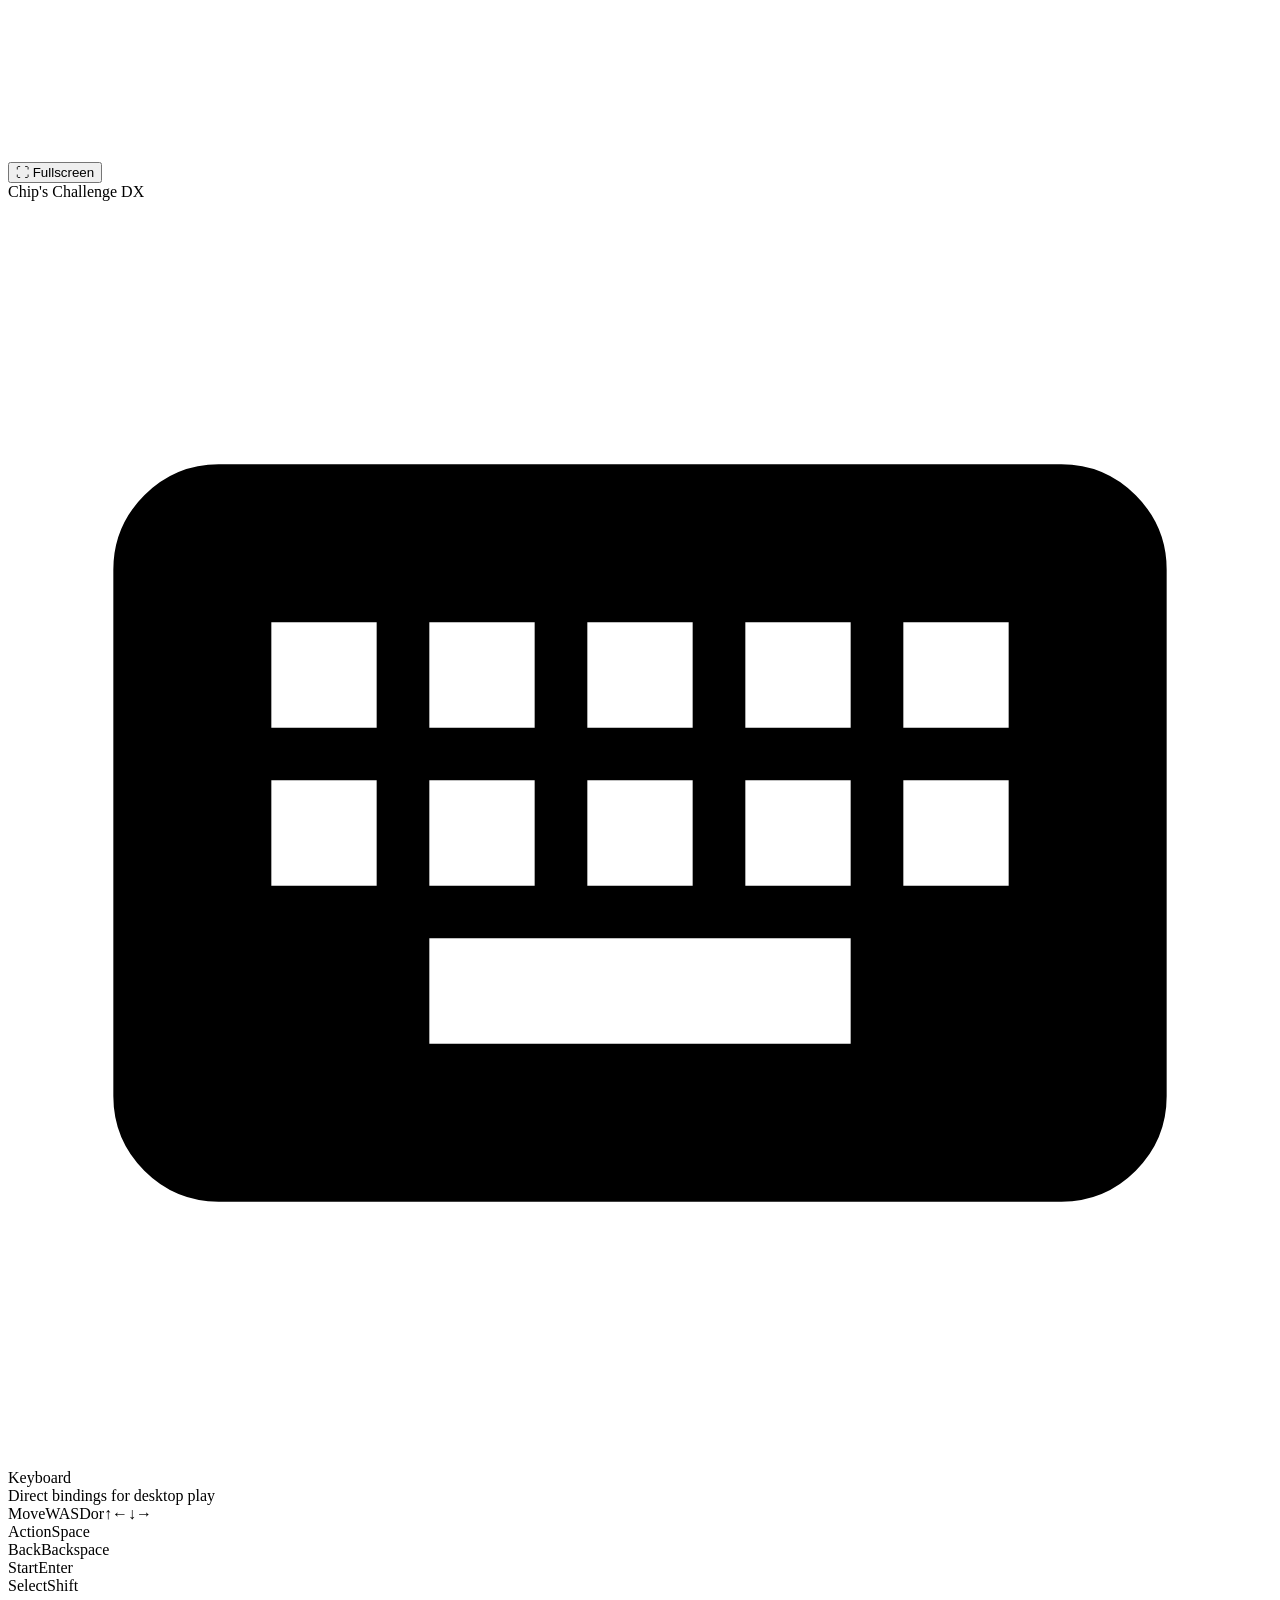
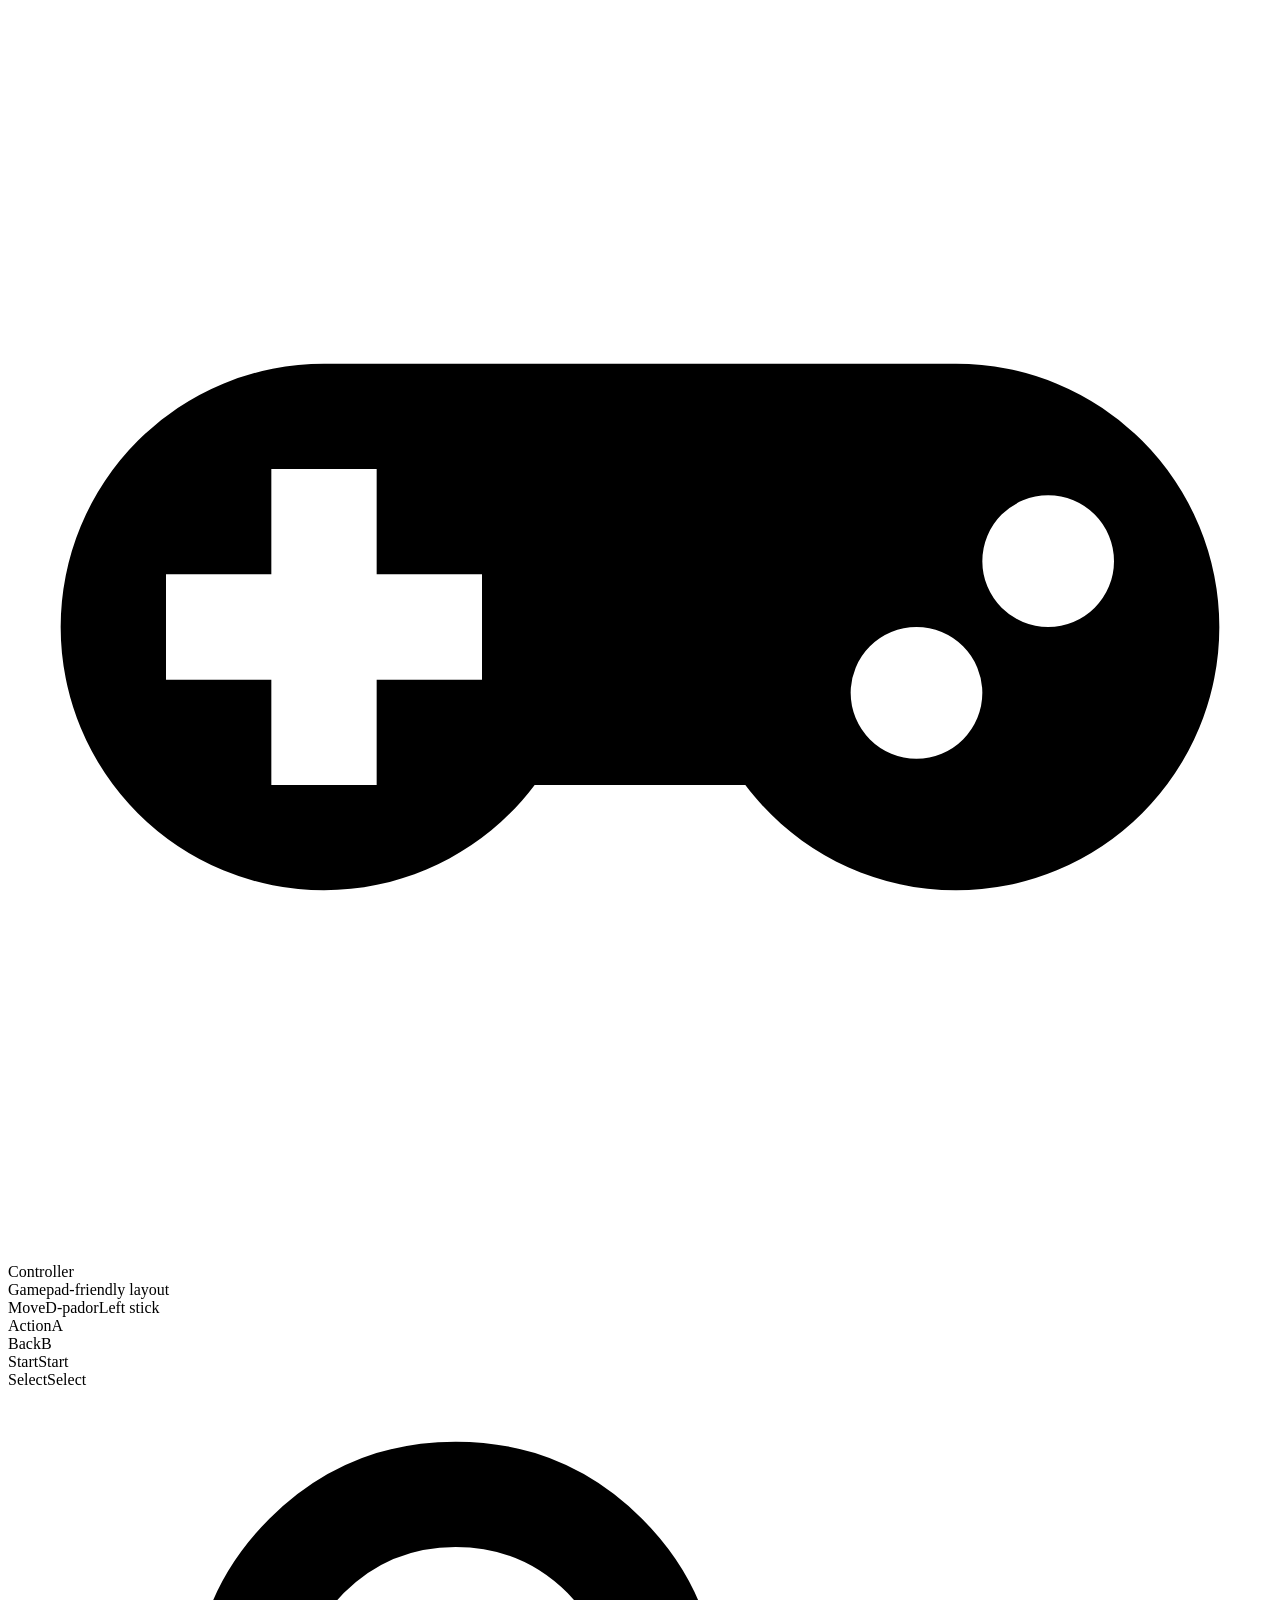
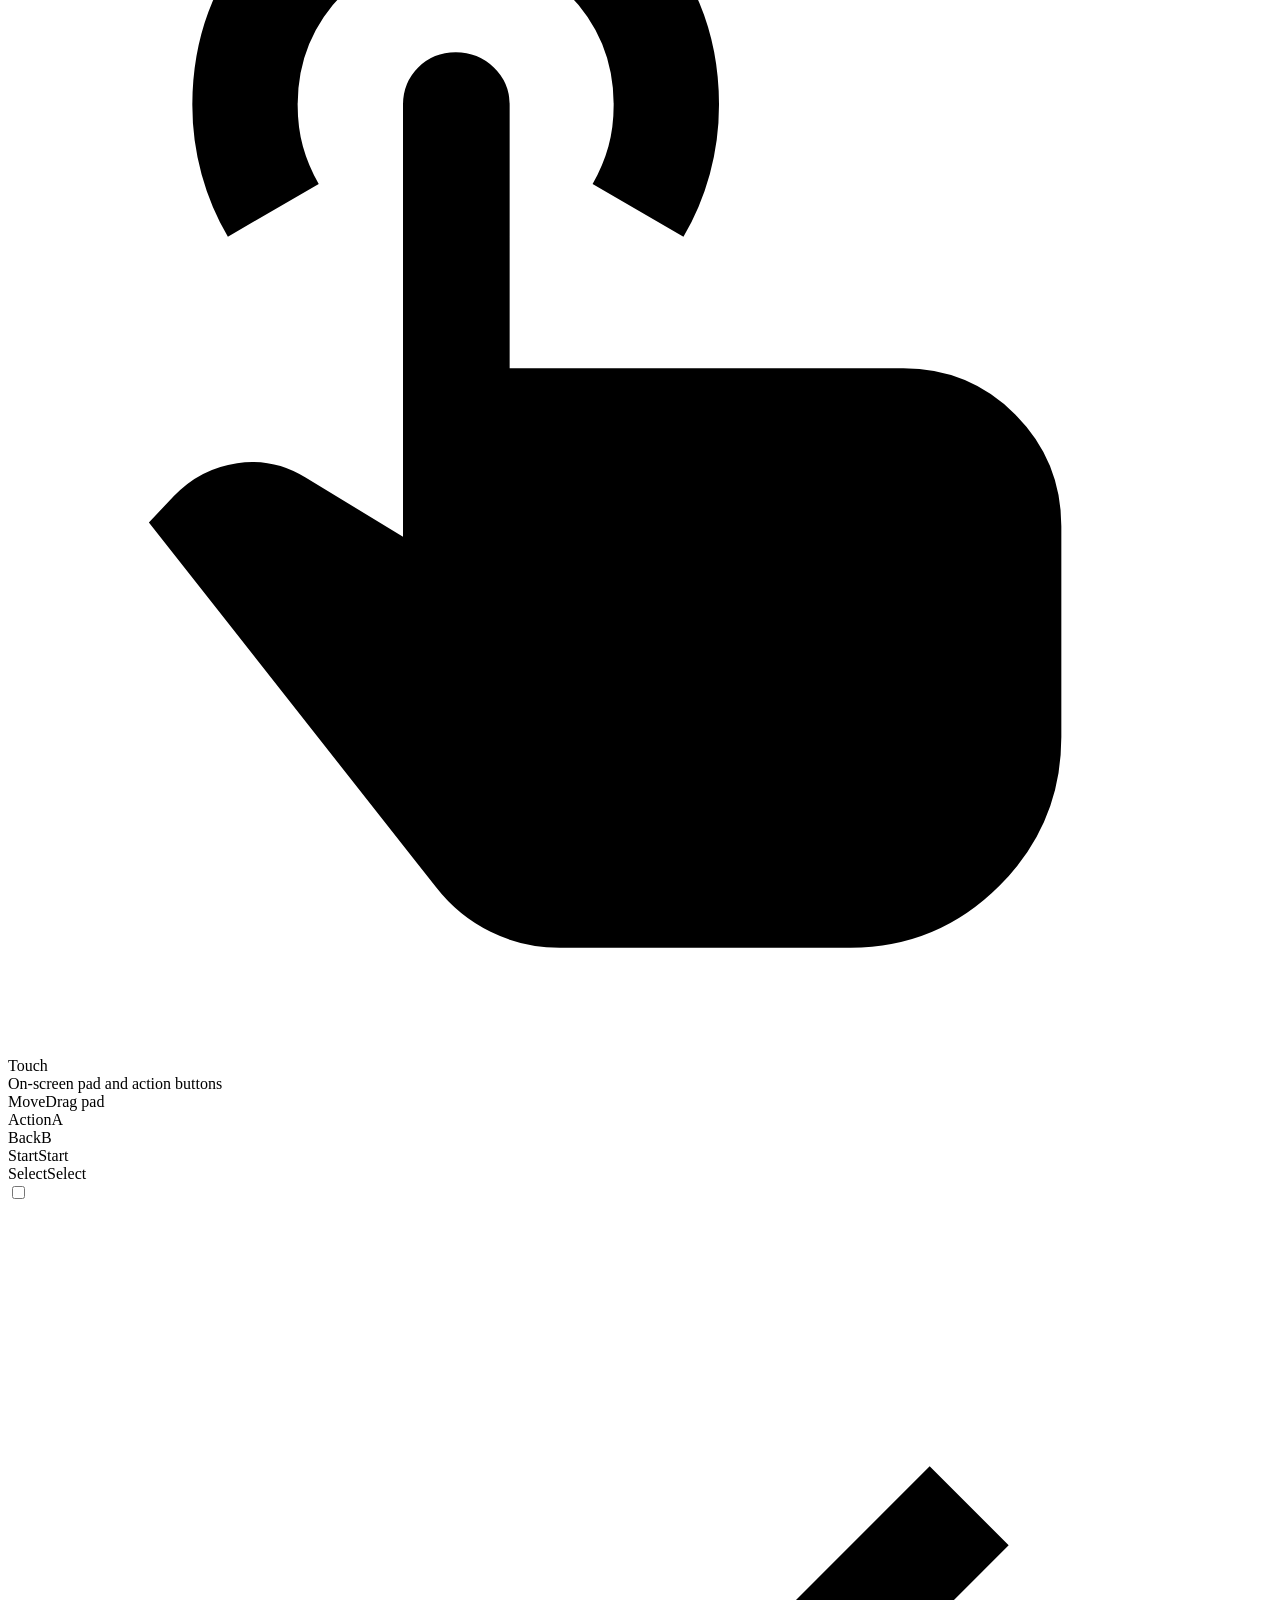
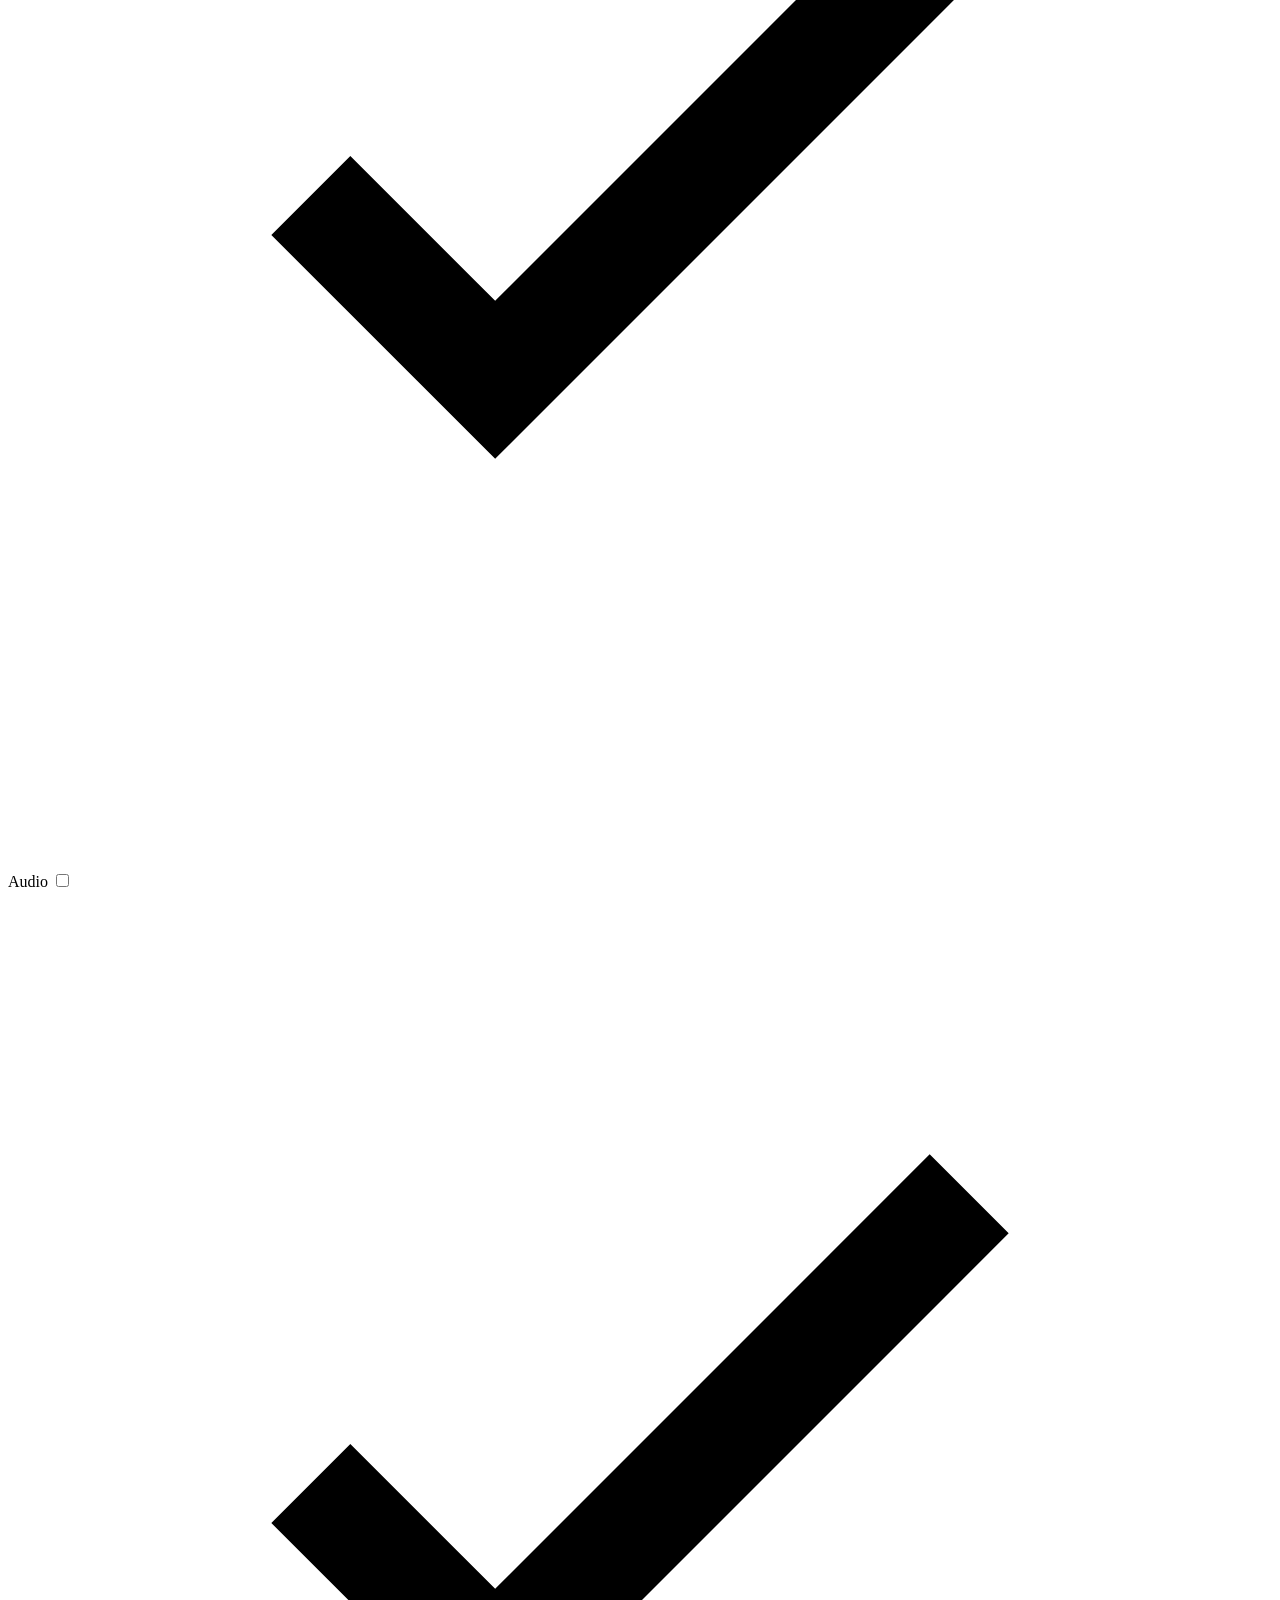
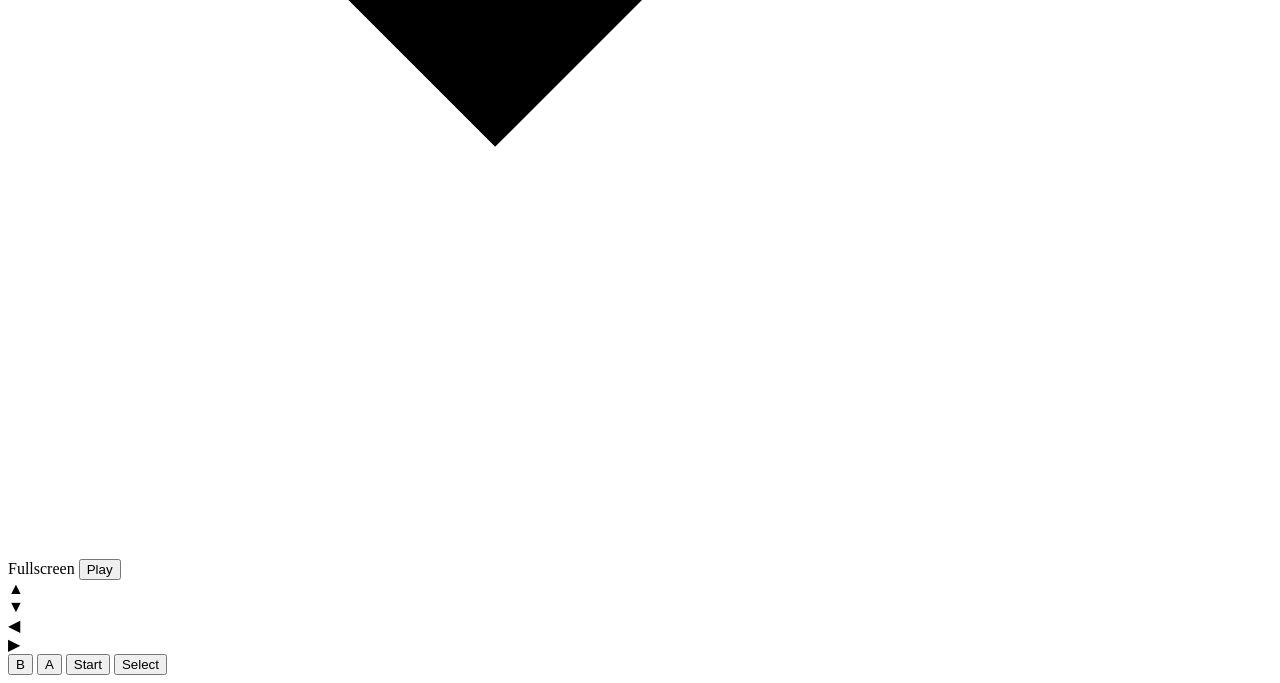
==== code/chiphtml/index.html @ 30302ff5 "Add icons" ====
<!doctype html>
<html lang="en">
	<head>
		<meta charset="utf-8" />
		<meta name="viewport" content="width=device-width, initial-scale=1" />
		<meta name="description" content="Play Chip's Challenge DX in your browser with keyboard, controller, or touch controls." />
		<meta property="og:type" content="website" />
		<meta property="og:title" content="Chip's Challenge DX" />
		<meta property="og:description" content="Play Chip's Challenge DX in your browser with keyboard, controller, or touch controls." />
		<meta property="og:url" content="https://casualhacks.net/chipdx/" />
		<meta property="og:image" content="https://casualhacks.net/chipdx/social-preview.png" />
		<meta property="og:image:alt" content="Screenshot of Chip's Challenge DX showing a key-filled level and HUD counters." />
		<meta name="twitter:card" content="summary_large_image" />
		<meta name="twitter:title" content="Chip's Challenge DX" />
		<meta name="twitter:description" content="Play Chip's Challenge DX in your browser with keyboard, controller, or touch controls." />
		<meta name="twitter:image" content="https://casualhacks.net/chipdx/social-preview.png" />
		<title>Chip's Challenge DX</title>
		<link rel="icon" href="./favicon.ico" />
		<link rel="stylesheet" href="./index.css" />
	</head>
	<body>
		<div id="root" x-data="chipGame()" x-init="init()">
			<svg class="ui-icons" aria-hidden="true" focusable="false">
				<defs>
					<!-- Keyboard -->
					<symbol id="icon-keyboard" viewBox="0 0 24 24">
						<path d="M4 19q-.825 0-1.412-.587T2 17V7q0-.825.588-1.412T4 5h16q.825 0 1.413.588T22 7v10q0 .825-.587 1.413T20 19zm4-3h8v-2H8zm-3-3h2v-2H5zm3 0h2v-2H8zm3 0h2v-2h-2zm3 0h2v-2h-2zm3 0h2v-2h-2zM5 10h2V8H5zm3 0h2V8H8zm3 0h2V8h-2zm3 0h2V8h-2zm3 0h2V8h-2z"/>
					</symbol>
					<!-- Controller -->
					<symbol id="icon-controller" viewBox="0 0 24 24">
						<path d="M6 7h12a5 5 0 0 1 5 5a5 5 0 0 1-5 5c-1.64 0-3.09-.79-4-2h-4c-.91 1.21-2.36 2-4 2a5 5 0 0 1-5-5a5 5 0 0 1 5-5m13.75 2.5a1.25 1.25 0 0 0-1.25 1.25A1.25 1.25 0 0 0 19.75 12A1.25 1.25 0 0 0 21 10.75a1.25 1.25 0 0 0-1.25-1.25m-2.5 2.5A1.25 1.25 0 0 0 16 13.25a1.25 1.25 0 0 0 1.25 1.25a1.25 1.25 0 0 0 1.25-1.25A1.25 1.25 0 0 0 17.25 12M5 9v2H3v2h2v2h2v-2h2v-2H7V9z"/>
					</symbol>
					<!-- Touch -->
					<symbol id="icon-touch" viewBox="0 0 24 24">
						<path fill="currentColor" d="M10.475 22q-.7 0-1.312-.3t-1.038-.85l-5.45-6.925l.475-.5q.5-.525 1.2-.625t1.3.275L7.5 14.2V6q0-.425.288-.712T8.5 5t.725.288t.3.712v5H17q1.25 0 2.125.875T20 14v4q0 1.65-1.175 2.825T16 22zm-6.3-13.5q-.325-.55-.5-1.187T3.5 6q0-2.075 1.463-3.537T8.5 1t3.538 1.463T13.5 6q0 .675-.175 1.313t-.5 1.187l-1.725-1q.2-.35.3-.712T11.5 6q0-1.25-.875-2.125T8.5 3t-2.125.875T5.5 6q0 .425.1.788t.3.712z"/>
					</symbol>
					<!-- Check -->
					<symbol id="icon-check" viewBox="0 0 24 24">
						<path d="M9.25 16.25 5 12l1.5-1.5 2.75 2.75L17.5 5 19 6.5l-9.75 9.75Z" />
					</symbol>
				</defs>
			</svg>

			<canvas id="game" x-ref="canvas"></canvas>
			<div id="hud" x-text="hudText"></div>
			<button id="display-mode-cta" type="button" x-cloak x-show="showDisplayModeCta" @click="requestPreferredDisplayMode()">
				<span id="display-mode-cta-icon" aria-hidden="true">⛶</span>
				<span>Fullscreen</span>
			</button>
			<div id="loading-screen" aria-live="polite" x-cloak x-show="!gameActive">
				<div id="loading-panel-frame" :style="{ width: loadingPanelFrameWidth + 'px', height: loadingPanelFrameHeight + 'px' }">
					<div id="loading-panel" x-ref="loadingPanel" :class="{ landscape: showAllControlHints }" :style="{ transform: 'scale(' + loadingPanelScale + ')' }">
						<div id="loading-title">Chip's Challenge DX</div>
						<div id="loading-bar"><span :style="{ width: Math.round(loadingProgress * 100) + '%' }"></span></div>
						<div id="loading-status" x-text="overlayStatusText"></div>
						<div id="control-grid">
						<section class="control-card" :class="{ selected: selectedControlScheme === 'keyboard' }" role="button" tabindex="0" @click="selectControlScheme('keyboard')" @keydown.enter.prevent="selectControlScheme('keyboard')" @keydown.space.prevent="selectControlScheme('keyboard')" :aria-pressed="selectedControlScheme === 'keyboard' ? 'true' : 'false'">
							<div class="control-card-toggle">
								<div class="control-card-head">
									<span class="control-icon" aria-hidden="true"><svg viewBox="0 0 24 24"><use href="#icon-keyboard"></use></svg></span>
									<div>
										<div class="control-name">Keyboard</div>
										<div class="control-summary">Direct bindings for desktop play</div>
									</div>
								</div>
							</div>
							<div class="control-card-body" :class="{ expanded: selectedControlScheme === 'keyboard' || showAllControlHints }" :aria-hidden="selectedControlScheme === 'keyboard' || showAllControlHints ? 'false' : 'true'">
								<div class="binding-row"><span class="binding-label">Move</span><span class="binding-value"><span class="binding-chord"><span class="keycap">W</span><span class="keycap">A</span><span class="keycap">S</span><span class="keycap">D</span></span><span class="binding-sep">or</span><span class="binding-chord"><span class="keycap">↑</span><span class="keycap">←</span><span class="keycap">↓</span><span class="keycap">→</span></span></span></div>
								<div class="binding-row"><span class="binding-label">Action</span><span class="binding-value"><span class="keycap wide">Space</span></span></div>
								<div class="binding-row"><span class="binding-label">Back</span><span class="binding-value"><span class="keycap wide">Backspace</span></span></div>
								<div class="binding-row"><span class="binding-label">Start</span><span class="binding-value"><span class="keycap wide">Enter</span></span></div>
								<div class="binding-row"><span class="binding-label">Select</span><span class="binding-value"><span class="keycap wide">Shift</span></span></div>
							</div>
						</section>
						<section class="control-card" :class="{ selected: selectedControlScheme === 'gamepad' }" role="button" tabindex="0" @click="selectControlScheme('gamepad')" @keydown.enter.prevent="selectControlScheme('gamepad')" @keydown.space.prevent="selectControlScheme('gamepad')" :aria-pressed="selectedControlScheme === 'gamepad' ? 'true' : 'false'">
							<div class="control-card-toggle">
								<div class="control-card-head">
									<span class="control-icon" aria-hidden="true"><svg viewBox="0 0 24 24"><use href="#icon-controller"></use></svg></span>
									<div>
										<div class="control-name">Controller</div>
										<div class="control-summary">Gamepad-friendly layout</div>
									</div>
								</div>
							</div>
							<div class="control-card-body" :class="{ expanded: selectedControlScheme === 'gamepad' || showAllControlHints }" :aria-hidden="selectedControlScheme === 'gamepad' || showAllControlHints ? 'false' : 'true'">
								<div class="binding-row"><span class="binding-label">Move</span><span class="binding-value"><span class="keycap wide">D-pad</span><span class="binding-sep">or</span><span class="keycap wide">Left stick</span></span></div>
								<div class="binding-row"><span class="binding-label">Action</span><span class="binding-value"><span class="keycap">A</span></span></div>
								<div class="binding-row"><span class="binding-label">Back</span><span class="binding-value"><span class="keycap">B</span></span></div>
								<div class="binding-row"><span class="binding-label">Start</span><span class="binding-value"><span class="keycap wide">Start</span></span></div>
								<div class="binding-row"><span class="binding-label">Select</span><span class="binding-value"><span class="keycap wide">Select</span></span></div>
							</div>
						</section>
						<section class="control-card" :class="{ selected: selectedControlScheme === 'touch' }" role="button" tabindex="0" @click="selectControlScheme('touch')" @keydown.enter.prevent="selectControlScheme('touch')" @keydown.space.prevent="selectControlScheme('touch')" :aria-pressed="selectedControlScheme === 'touch' ? 'true' : 'false'">
							<div class="control-card-toggle">
								<div class="control-card-head">
									<span class="control-icon" aria-hidden="true"><svg viewBox="0 0 24 24"><use href="#icon-touch"></use></svg></span>
									<div>
										<div class="control-name">Touch</div>
										<div class="control-summary">On-screen pad and action buttons</div>
									</div>
								</div>
							</div>
							<div class="control-card-body" :class="{ expanded: selectedControlScheme === 'touch' || showAllControlHints }" :aria-hidden="selectedControlScheme === 'touch' || showAllControlHints ? 'false' : 'true'">
								<div class="binding-row"><span class="binding-label">Move</span><span class="binding-value"><span class="keycap wide">Drag pad</span></span></div>
								<div class="binding-row"><span class="binding-label">Action</span><span class="binding-value"><span class="keycap">A</span></span></div>
								<div class="binding-row"><span class="binding-label">Back</span><span class="binding-value"><span class="keycap">B</span></span></div>
								<div class="binding-row"><span class="binding-label">Start</span><span class="binding-value"><span class="keycap wide">Start</span></span></div>
								<div class="binding-row"><span class="binding-label">Select</span><span class="binding-value"><span class="keycap wide">Select</span></span></div>
							</div>
						</section>
						</div>
						<div id="session-options">
							<label class="option-toggle">
								<input type="checkbox" x-model="prefs.audioEnabled" />
								<span class="option-toggle-ui"><svg viewBox="0 0 24 24"><use href="#icon-check"></use></svg></span>
								<span>Audio</span>
							</label>
							<label class="option-toggle">
								<input type="checkbox" x-model="prefs.fullscreenEnabled" @change="savePrefs()" />
								<span class="option-toggle-ui"><svg viewBox="0 0 24 24"><use href="#icon-check"></use></svg></span>
								<span>Fullscreen</span>
							</label>
							<button id="play-button" type="button" @click="startGame()" :disabled="!isReadyToPlay">Play</button>
						</div>
					</div>
				</div>
			</div>
			<div id="touch-controls" :class="{ enabled: touchEnabled }" :aria-hidden="touchEnabled ? 'false' : 'true'">
				<div
					class="pad"
					id="touch-pad"
					x-ref="touchPad"
					aria-hidden="true"
					@touchstart.prevent="onPadTouchStart($event)"
					@touchmove.prevent="onPadTouchMove($event)"
					@touchend.prevent="onPadTouchEnd($event)"
					@touchcancel.prevent="onPadTouchEnd($event)"
				>
					<div class="dir up" :class="{ active: padDir === 'up' }"><span class="dir-glyph">▲</span></div>
					<div class="dir down" :class="{ active: padDir === 'down' }"><span class="dir-glyph">▼</span></div>
					<div class="dir left" :class="{ active: padDir === 'left' }"><span class="dir-glyph">◀</span></div>
					<div class="dir right" :class="{ active: padDir === 'right' }"><span class="dir-glyph">▶</span></div>
				</div>
				<div class="cluster">
					<button data-btn="b" :class="{ active: touchPressed.b }" @touchstart.prevent="pressTouchButton('b')" @touchend.prevent="releaseTouchButton('b')" @touchcancel.prevent="releaseTouchButton('b')">B</button>
					<button data-btn="a" :class="{ active: touchPressed.a }" @touchstart.prevent="pressTouchButton('a')" @touchend.prevent="releaseTouchButton('a')" @touchcancel.prevent="releaseTouchButton('a')">A</button>
					<button data-btn="start" :class="{ active: touchPressed.start }" @touchstart.prevent="pressTouchButton('start')" @touchend.prevent="releaseTouchButton('start')" @touchcancel.prevent="releaseTouchButton('start')">Start</button>
					<button data-btn="select" :class="{ active: touchPressed.select }" @touchstart.prevent="pressTouchButton('select')" @touchend.prevent="releaseTouchButton('select')" @touchcancel.prevent="releaseTouchButton('select')">Select</button>
				</div>
			</div>
		</div>
		<script src="./index.js" type="module"></script>
		<script src="./alpine.min.js" defer></script>
	</body>
</html>
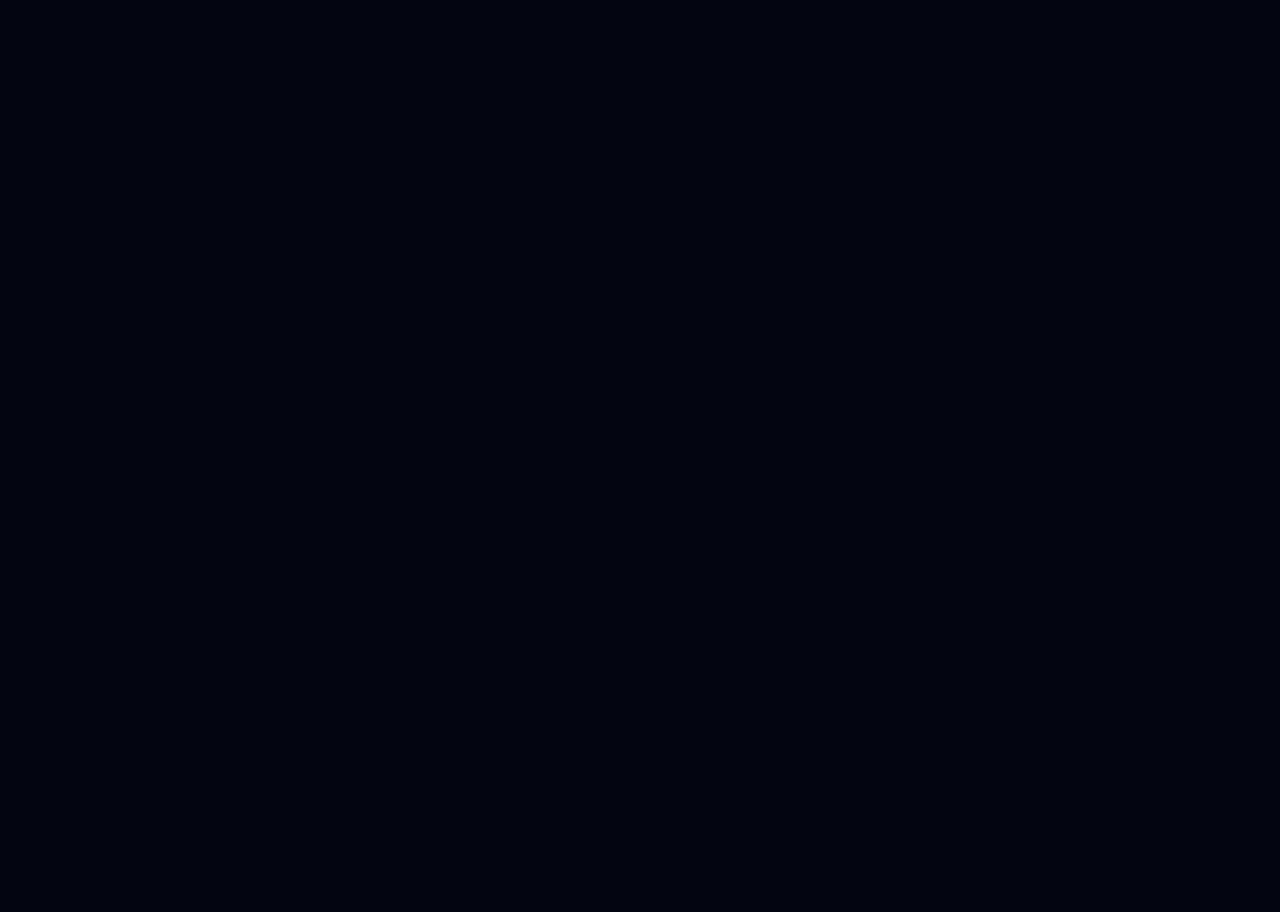
==== commit afdaa6a6: "Play Custom Levelsets in the html shell" ====
--- a/code/chiphtml/index.html
+++ b/code/chiphtml/index.html
@@ -47,6 +47,10 @@
 				<span id="display-mode-cta-icon" aria-hidden="true">⛶</span>
 				<span>Fullscreen</span>
 			</button>
+			<input id="levelset-file-input" x-ref="levelSetFileInput" type="file" accept=".dat,.ccl,application/octet-stream" @change="loadLocalLevelSet($event)" />
+			<div id="levelset-file-prompt" x-cloak x-show="levelSetFilePromptVisible" @click.self="levelSetFilePromptVisible = false">
+				<button type="button" @click="$refs.levelSetFileInput.click()">Choose Levelset File</button>
+			</div>
 			<div id="loading-screen" aria-live="polite" x-cloak x-show="!gameActive">
 				<div id="loading-panel-frame" :style="{ width: loadingPanelFrameWidth + 'px', height: loadingPanelFrameHeight + 'px' }">
 					<div id="loading-panel" x-ref="loadingPanel" :class="{ landscape: showAllControlHints }" :style="{ transform: 'scale(' + loadingPanelScale + ')' }">
--- a/code/chiphtml/index.css
+++ b/code/chiphtml/index.css
@@ -0,0 +1,592 @@
+:root {
+	color-scheme: dark;
+	--bg: #030712;
+	--panel: rgba(16, 23, 41, 0.72);
+	--text: #f2f5ff;
+	--muted: #94a3b8;
+	font-family: system-ui, -apple-system, Segoe UI, Roboto, Ubuntu, Cantarell, Noto Sans, sans-serif;
+}
+
+* {
+	box-sizing: border-box;
+}
+
+[x-cloak] {
+	display: none !important;
+}
+
+html,
+body {
+	height: 100%;
+	margin: 0;
+	background: var(--bg);
+	color: var(--text);
+	overflow: hidden;
+}
+
+body::before {
+	content: "";
+	position: fixed;
+	inset: 0;
+	pointer-events: none;
+	background-image: url("./menubg.png");
+	background-repeat: repeat;
+	background-position: center;
+	background-size: 50%;
+	image-rendering: pixelated;
+	opacity: 0.9;
+}
+
+.ui-icons {
+	position: absolute;
+	width: 0;
+	height: 0;
+	overflow: hidden;
+	pointer-events: none;
+}
+
+#root {
+	position: relative;
+	width: 100%;
+	height: 100%;
+}
+
+#game {
+	position: absolute;
+	inset: 0;
+	width: 100%;
+	height: 100%;
+	display: block;
+}
+
+
+:is(#hud, #display-mode-cta) {
+	position: absolute;
+	top: 12px;
+	min-height: 34px;
+	padding: 8px 10px;
+	border-radius: 4px;
+	color: var(--text);
+	font-size: 12px;
+	line-height: 1;
+	white-space: nowrap;
+	z-index: 4;
+}
+
+#hud {
+	position: absolute;
+	left: 12px;
+	min-width: 120px;
+	display: inline-flex;
+	align-items: center;
+	justify-content: center;
+	padding: 8px 10px;
+	border: 1px solid rgba(108, 240, 255, 0.16);
+	border-radius: 4px;
+	background: rgba(3, 7, 18, 0.5);
+	box-shadow: 0 10px 24px rgba(2, 6, 23, 0.14);
+	text-align: center;
+}
+
+#hud:empty {
+	display: none;
+}
+
+#display-mode-cta {
+	position: absolute;
+	right: 12px;
+	display: inline-flex;
+	align-items: center;
+	gap: 8px;
+	padding: 8px 10px;
+	border: 1px solid rgba(108, 240, 255, 0.16);
+	border-radius: 4px;
+	background: rgba(3, 7, 18, 0.5);
+	box-shadow: 0 10px 24px rgba(2, 6, 23, 0.14);
+	font: inherit;
+	font-weight: 700;
+	text-align: left;
+	cursor: pointer;
+	user-select: none;
+}
+
+#display-mode-cta:focus-visible {
+	outline: 2px solid rgba(125, 211, 252, 0.95);
+	outline-offset: 2px;
+}
+
+#display-mode-cta-icon {
+	flex: 0 0 auto;
+	width: 16px;
+	height: 16px;
+	display: grid;
+	place-items: center;
+	color: var(--text);
+	font-size: 16px;
+	line-height: 1;
+}
+
+#levelset-file-input {
+	position: absolute;
+	width: 1px;
+	height: 1px;
+	opacity: 0;
+	pointer-events: none;
+}
+
+#levelset-file-prompt {
+	position: absolute;
+	inset: 0;
+	display: grid;
+	place-items: center;
+	padding: 20px;
+	background: rgba(2, 6, 23, 0.68);
+	z-index: 6;
+}
+
+#levelset-file-prompt button {
+	appearance: none;
+	padding: 13px 18px;
+	border-radius: 4px;
+	border-color: rgba(249, 115, 22, 0.7);
+	background: linear-gradient(135deg, #f59e0b, #ea580c);
+	color: #fff7ed;
+	font: inherit;
+	font-size: 16px;
+	font-weight: 800;
+	cursor: pointer;
+}
+
+#loading-screen {
+	position: absolute;
+	inset: 0;
+	display: grid;
+	place-items: center;
+	padding: 12px;
+	background-image: url("./menubg.png");
+	background-repeat: repeat;
+	background-position: center;
+	background-size: 50%;
+	image-rendering: pixelated;
+	z-index: 3;
+}
+
+#loading-panel {
+	width: 620px;
+	flex: none;
+	padding: 26px;
+	border-radius: 4px;
+	background: linear-gradient(180deg, rgba(6, 12, 28, 0.92), rgba(8, 15, 32, 0.84));
+	border: 1px solid rgba(148, 163, 184, 0.18);
+	box-shadow: 0 36px 90px rgba(2, 6, 23, 0.6);
+	backdrop-filter: blur(14px);
+	display: flex;
+	flex-direction: column;
+	gap: 16px;
+	transform-origin: top left;
+}
+
+#loading-panel-frame {
+	display: flex;
+	align-items: flex-start;
+	justify-content: flex-start;
+	max-width: 100%;
+	max-height: 100%;
+	overflow: visible;
+}
+
+#loading-title {
+	font-size: 28px;
+	font-weight: 800;
+	letter-spacing: 0.02em;
+	margin-bottom: 0;
+}
+
+#loading-bar {
+	height: 12px;
+	border-radius: 2px;
+	background: rgba(148, 163, 184, 0.14);
+	overflow: hidden;
+	margin-bottom: 0;
+}
+
+#loading-bar > span {
+	display: block;
+	height: 100%;
+	width: 0%;
+	background: linear-gradient(90deg, #f59e0b, #f97316);
+	transition: width 180ms ease;
+}
+
+#loading-status {
+	font-size: 15px;
+	color: #cbd5e1;
+	margin-bottom: 0;
+}
+
+#control-grid {
+	display: grid;
+	grid-template-columns: 1fr;
+	gap: 12px;
+	margin-bottom: 0;
+	user-select: none;
+}
+
+.control-card {
+	border: 1px solid rgba(148, 163, 184, 0.16);
+	border-radius: 4px;
+	background: rgba(15, 23, 42, 0.62);
+	overflow: hidden;
+	transition: border-color 140ms ease, background 140ms ease;
+	min-width: 0;
+	cursor: pointer;
+}
+
+.control-card.selected {
+	border-color: rgba(249, 115, 22, 0.7);
+	background: rgba(24, 33, 56, 0.88);
+}
+
+.control-card:focus-visible {
+	outline: 2px solid rgba(125, 211, 252, 0.95);
+	outline-offset: 2px;
+}
+
+.control-card-toggle {
+	width: 100%;
+	display: flex;
+	align-items: flex-start;
+	gap: 16px;
+	padding: 16px;
+	border: 0;
+	background: transparent;
+	color: inherit;
+	font: inherit;
+	text-align: left;
+}
+
+.control-card-head {
+	display: flex;
+	align-items: center;
+	gap: 14px;
+	min-width: 0;
+}
+
+.control-icon {
+	width: 48px;
+	height: 48px;
+	display: inline-flex;
+	align-items: center;
+	justify-content: center;
+	border-radius: 4px;
+	background: rgba(249, 115, 22, 0.12);
+	color: #fdba74;
+	flex: 0 0 auto;
+}
+
+.control-icon svg,
+.option-toggle-ui svg {
+	width: 24px;
+	height: 24px;
+	fill: currentColor;
+}
+
+.control-name {
+	font-size: 18px;
+	font-weight: 700;
+	margin-bottom: 2px;
+}
+
+.control-summary {
+	font-size: 13px;
+	line-height: 1.35;
+	color: var(--muted);
+}
+
+.control-card-body {
+	display: grid;
+	gap: 8px;
+	min-height: 0;
+	max-height: 0;
+	overflow: hidden;
+	padding: 0 16px 0;
+	border-top: 1px solid rgba(148, 163, 184, 0);
+	opacity: 0;
+	transition: max-height 160ms ease, padding-bottom 160ms ease, border-top-color 120ms ease, opacity 100ms ease;
+}
+
+.control-card-body.expanded {
+	max-height: 280px;
+	padding-bottom: 16px;
+	border-top-color: rgba(148, 163, 184, 0.12);
+	opacity: 1;
+}
+
+.binding-row {
+	display: grid;
+	grid-template-columns: 84px minmax(0, 1fr);
+	gap: 10px;
+	align-items: center;
+	padding-top: 10px;
+}
+
+.binding-label {
+	font-size: 11px;
+	font-weight: 700;
+	letter-spacing: 0.08em;
+	text-transform: uppercase;
+	color: #94a3b8;
+}
+
+.binding-value {
+	display: flex;
+	flex-wrap: wrap;
+	align-items: center;
+	gap: 6px;
+	min-width: 0;
+}
+
+.binding-chord {
+	display: inline-flex;
+	flex-wrap: nowrap;
+	gap: 6px;
+	white-space: nowrap;
+}
+
+.binding-sep {
+	font-size: 12px;
+	color: #64748b;
+	text-transform: uppercase;
+	letter-spacing: 0.08em;
+}
+
+.keycap {
+	display: inline-flex;
+	align-items: center;
+	justify-content: center;
+	min-width: 34px;
+	height: 30px;
+	padding: 0 10px;
+	border-radius: 4px;
+	background: rgba(30, 41, 59, 0.95);
+	border: 1px solid rgba(148, 163, 184, 0.18);
+	box-shadow: inset 0 -2px 0 rgba(15, 23, 42, 0.7);
+	font-size: 13px;
+	font-weight: 700;
+	color: #f8fafc;
+}
+
+.keycap.wide {
+	min-width: 76px;
+}
+
+#session-options {
+	display: flex;
+	align-items: center;
+	gap: 10px;
+	flex-wrap: wrap;
+	padding-top: 4px;
+	user-select: none;
+}
+
+@media (orientation: landscape) {
+	#loading-panel {
+		width: 1120px;
+	}
+
+	#control-grid {
+		grid-template-columns: repeat(3, minmax(0, 1fr));
+		align-items: stretch;
+	}
+
+	#session-options {
+		justify-content: space-between;
+	}
+}
+
+.option-toggle {
+	position: relative;
+	display: inline-flex;
+	align-items: center;
+	gap: 10px;
+	padding: 11px 14px;
+	border-radius: 4px;
+	border: 1px solid rgba(148, 163, 184, 0.18);
+	background: rgba(15, 23, 42, 0.62);
+	font-size: 14px;
+	font-weight: 600;
+	color: var(--text);
+	cursor: pointer;
+}
+
+.option-toggle input {
+	position: absolute;
+	opacity: 0;
+	pointer-events: none;
+}
+
+.option-toggle-ui {
+	width: 22px;
+	height: 22px;
+	display: inline-flex;
+	align-items: center;
+	justify-content: center;
+	border-radius: 4px;
+	border: 1px solid rgba(148, 163, 184, 0.3);
+	background: rgba(15, 23, 42, 0.9);
+	color: transparent;
+	transition: background 140ms ease, border-color 140ms ease, color 140ms ease;
+}
+
+.option-toggle input:checked + .option-toggle-ui {
+	background: rgba(249, 115, 22, 0.18);
+	border-color: rgba(249, 115, 22, 0.7);
+	color: #fdba74;
+}
+
+#play-button {
+	appearance: none;
+	margin-left: auto;
+	padding: 13px 24px;
+	border: 0;
+	border-radius: 4px;
+	background: linear-gradient(135deg, #f59e0b, #ea580c);
+	color: #fff7ed;
+	font: inherit;
+	font-size: 16px;
+	font-weight: 800;
+	letter-spacing: 0.02em;
+	box-shadow: 0 20px 35px rgba(234, 88, 12, 0.28);
+	cursor: pointer;
+	transition: transform 140ms ease, opacity 140ms ease;
+}
+
+#play-button:disabled {
+	opacity: 0.45;
+	cursor: wait;
+}
+
+#touch-controls {
+	position: absolute;
+	inset: 0;
+	pointer-events: none;
+	user-select: none;
+	opacity: 1;
+	visibility: hidden;
+}
+
+#touch-controls.enabled {
+	visibility: visible;
+	pointer-events: auto;
+}
+
+#touch-controls .pad,
+#touch-controls .cluster {
+	position: absolute;
+	display: grid;
+	gap: 10px;
+}
+
+#touch-controls button {
+	appearance: none;
+	border: 1px solid rgba(148, 163, 184, 0.45);
+	background: rgba(15, 23, 42, 0.5);
+	color: var(--text);
+	border-radius: 4px;
+	width: 64px;
+	height: 64px;
+	font-weight: 600;
+	font-size: 13px;
+	letter-spacing: 0.4px;
+	box-shadow: inset 0 0 0 1px rgba(255, 255, 255, 0.06);
+	touch-action: none;
+}
+
+#touch-controls button.active {
+	background: rgba(56, 189, 248, 0.7);
+	border-color: rgba(56, 189, 248, 0.9);
+	color: #0b1120;
+}
+
+#touch-controls .pad {
+	left: 18px;
+	bottom: 18px;
+	width: 220px;
+	height: 220px;
+	display: block;
+}
+
+#touch-controls .pad .dir {
+	position: absolute;
+	width: 80px;
+	height: 80px;
+	display: flex;
+	align-items: center;
+	justify-content: center;
+	font-size: 18px;
+	font-weight: 700;
+	color: var(--text);
+	border: 1px solid rgba(148, 163, 184, 0.45);
+	border-radius: 4px;
+	background: rgba(15, 23, 42, 0.5);
+	pointer-events: none;
+	box-shadow: inset 0 0 0 1px rgba(255, 255, 255, 0.06);
+}
+
+#touch-controls .pad .dir .dir-glyph {
+	display: flex;
+	align-items: center;
+	justify-content: center;
+	width: 100%;
+	height: 100%;
+	line-height: 1;
+	transform: rotate(-45deg);
+}
+
+#touch-controls .pad .dir.active {
+	background: rgba(56, 189, 248, 0.7);
+	border-color: rgba(56, 189, 248, 0.9);
+	color: #0b1120;
+}
+
+#touch-controls .pad .dir.up {
+	left: 50%;
+	top: 8px;
+	transform: translateX(-50%) rotate(45deg);
+}
+
+#touch-controls .pad .dir.down {
+	left: 50%;
+	bottom: 8px;
+	transform: translateX(-50%) rotate(45deg);
+}
+
+#touch-controls .pad .dir.left {
+	left: 8px;
+	top: 50%;
+	transform: translateY(-50%) rotate(45deg);
+}
+
+#touch-controls .pad .dir.right {
+	right: 8px;
+	top: 50%;
+	transform: translateY(-50%) rotate(45deg);
+}
+
+#touch-controls .cluster {
+	right: 24px;
+	bottom: 24px;
+	grid-template-columns: repeat(2, 64px);
+	grid-auto-rows: 64px;
+	align-items: center;
+}
+
+#touch-controls .cluster button[data-btn="start"],
+#touch-controls .cluster button[data-btn="select"] {
+	grid-column: 1 / span 2;
+	justify-self: center;
+	width: 120px;
+	height: 56px;
+	border-radius: 4px;
+	font-size: 12px;
+}
